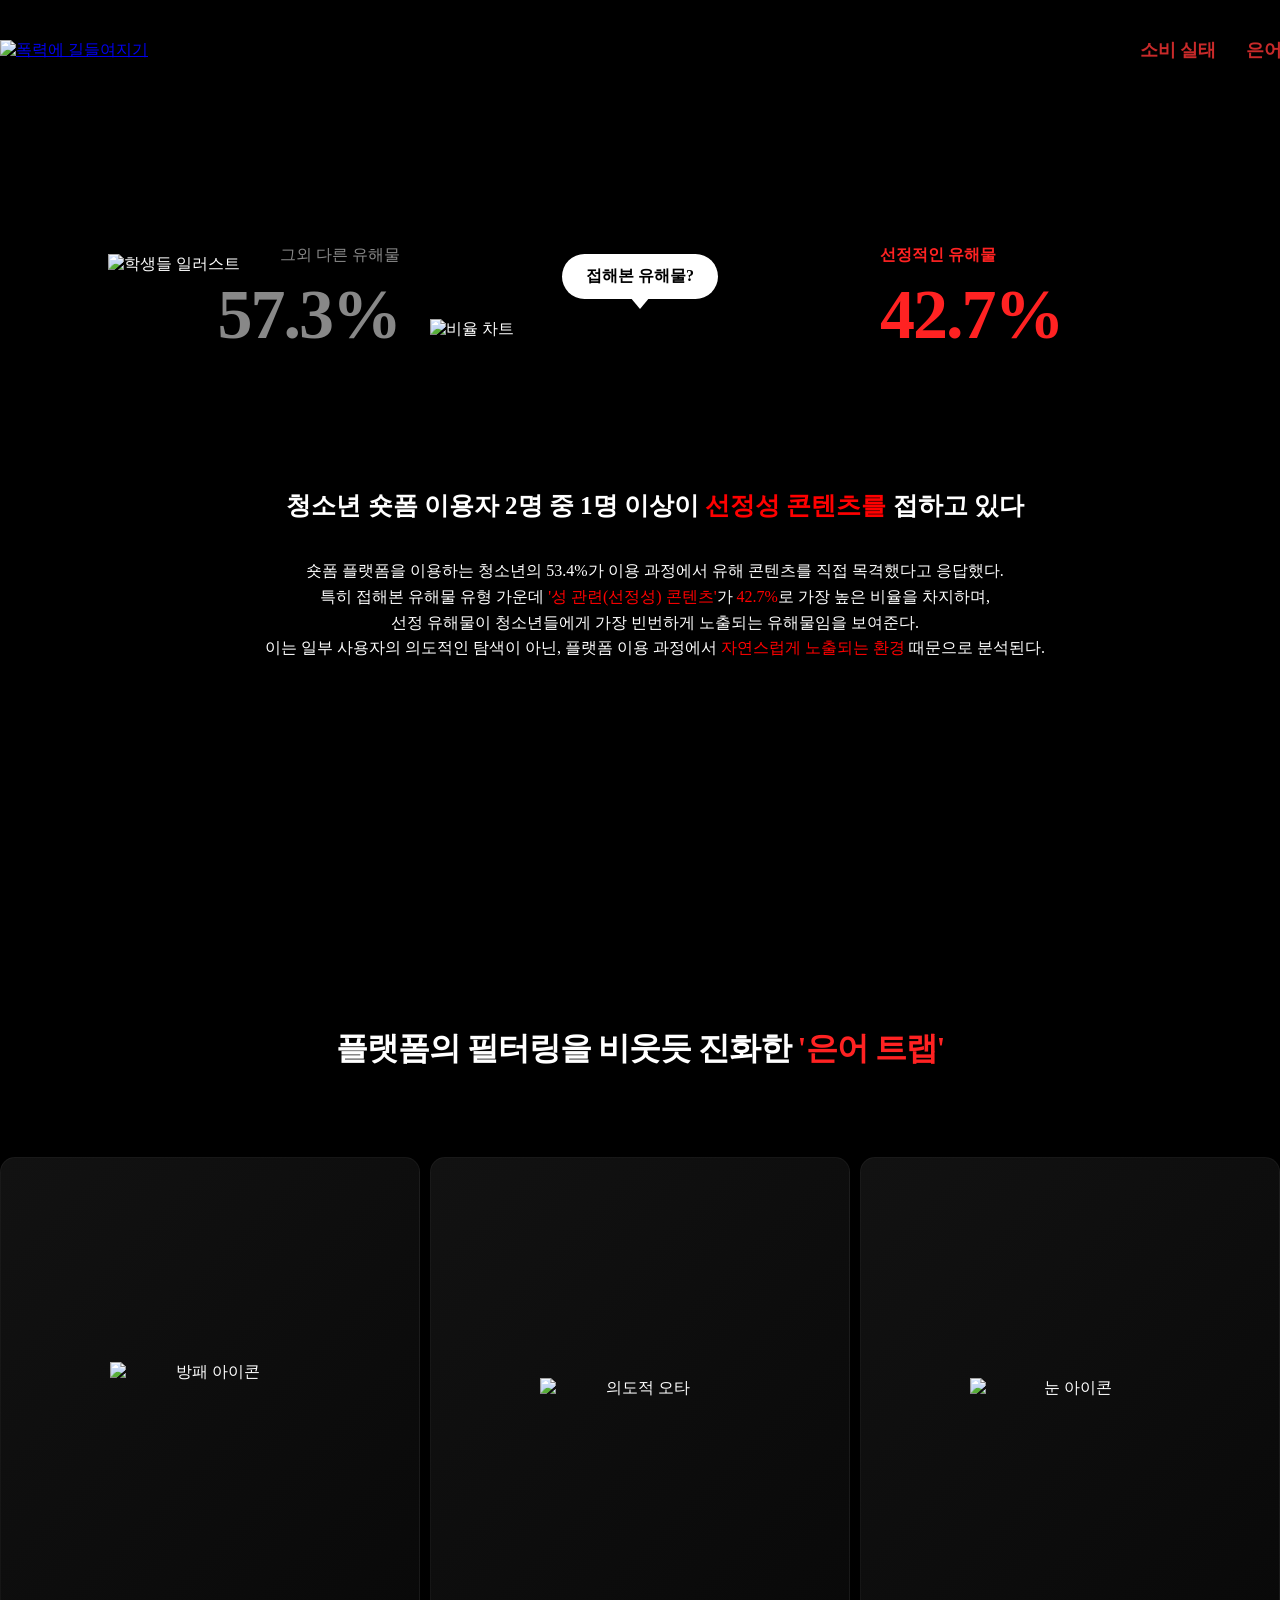
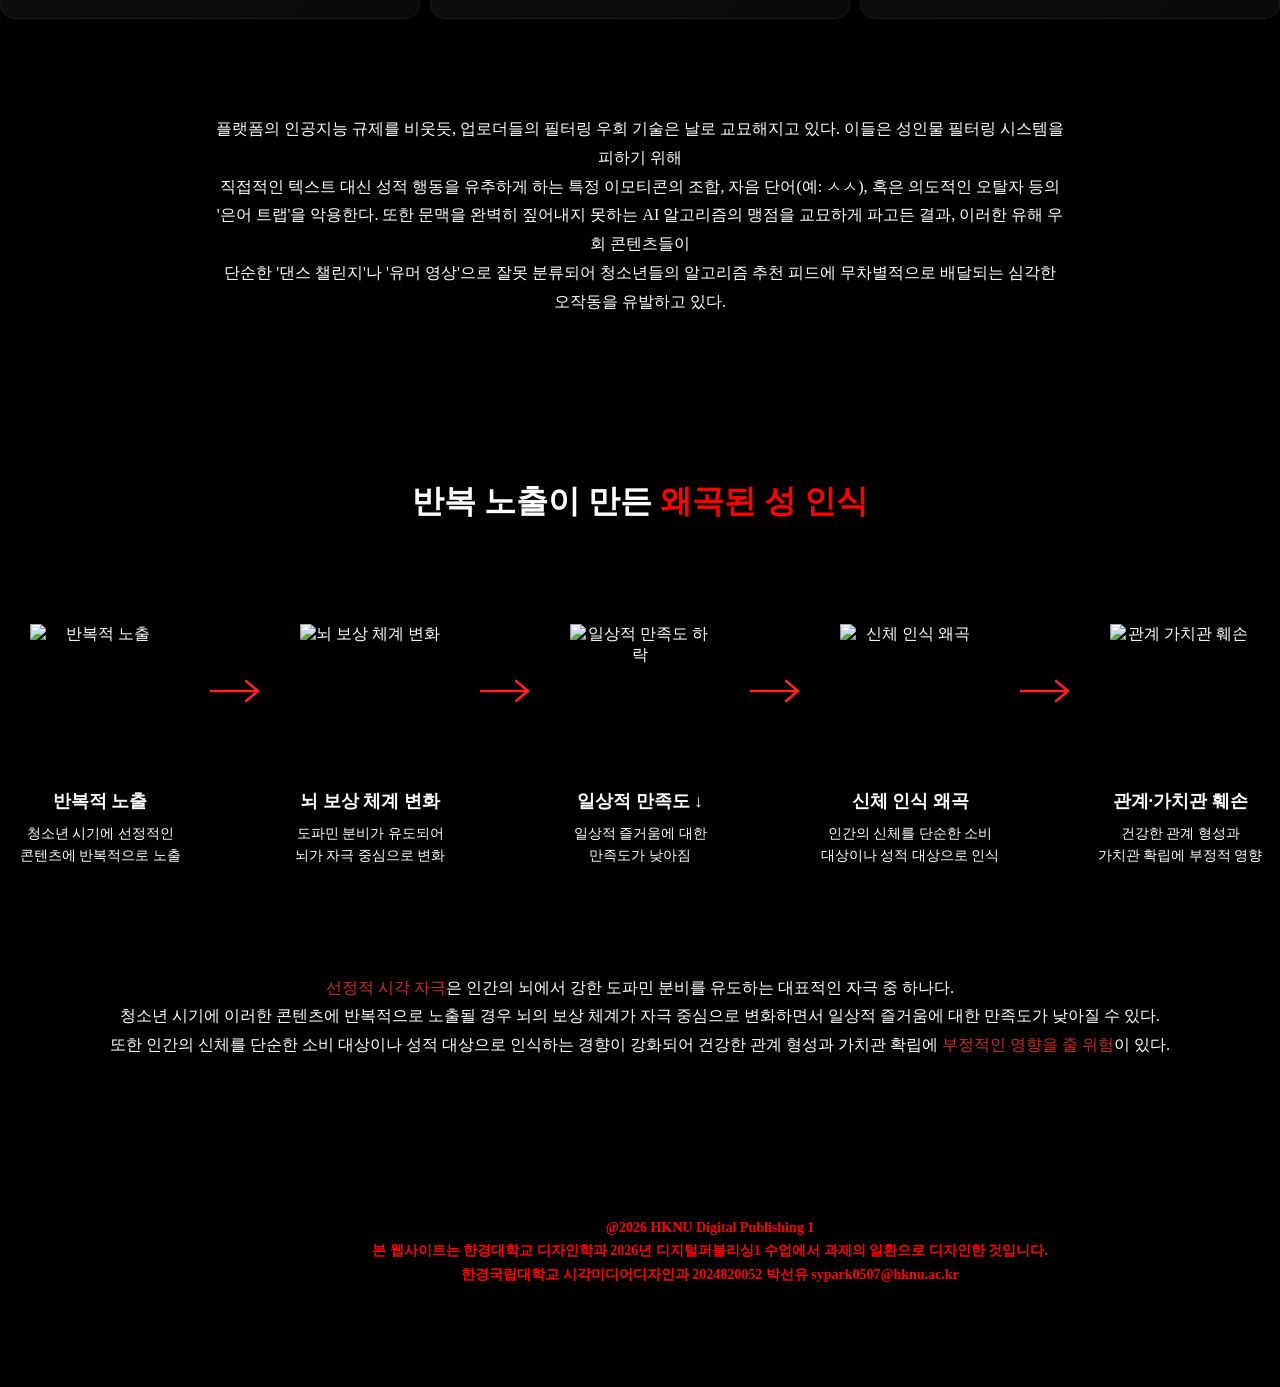
==== sexual.html @ 701d1d29 "Add files via upload" ====
<!DOCTYPE html>
<html lang="en">

<head>
    <meta charset="UTF-8">
    <meta name="viewport" content="width=device-width, initial-scale=1.0, maximum-scale=1.0">
    <title>선정 유해물</title>
    <meta name="description" content="청소년 미디어 폭력 노출 실태">
    <meta name="theme-color" content="#000000">
    <link rel="stylesheet" href="myStyle.css">
    <script src="myScript.js" defer></script>
    <link rel="shortcut icon" href="eyeFav.png" type="image/x-icon">
</head>

<body>
    <header>
        <div class="logo">
            <a href="main.html">
                <img src="img/logotype.png" alt="폭력에 길들여지기">
            </a>
        </div>
        <nav>
            <ul class="gnb">
                <li><a href="#consumption2">소비 실태</a></li>
                <li><a href="#slangTrap">은어트랩</a></li>
                <li><a href="#distortion">인식왜곡</a></li>
            </ul>
        </nav>
    </header>
    <section id="consumption2">
        <div class="algo-container">
            <div class="algo-content">

                <div class="chart-area">
                    <div class="stat-left">
                        <p>그외 다른 유해물</p>
                        <h2>57.3%</h2>
                    </div>

                    <div class="chart-center">
                        <div class="speech-bubble">접해본 유해물?</div>
                        <img src="img/18Graph.png" alt="비율 차트" class="donut-img">
                    </div>

                    <div class="stat-right">
                        <p class="blink">선정적인 유해물</p>
                        <h2 class="blink">42.7%</h2>
                    </div>
                </div>

                <div class="students-area">
                    <img src="img/studentVio2.png" alt="학생들 일러스트" class="students-img">
                </div>

                <div class="slang-text">
                    <h3>청소년 숏폼 이용자 2명 중 1명 이상이 <span class="highlight">선정성 콘텐츠를</span> 접하고 있다</h3>
                    <p>숏폼 플랫폼을 이용하는 청소년의 53.4%가 이용 과정에서 유해 콘텐츠를 직접 목격했다고 응답했다.
                    <br>특히 접해본 유해물 유형 가운데 <span class="highlight">'성 관련(선정성) 콘텐츠'</span>가 <span
                            class="highlight">42.7%</span>로 가장 높은 비율을 차지하며,
                        <br>선정 유해물이 청소년들에게 가장 빈번하게 노출되는 유해물임을 보여준다.
                    <br>
                    이는 일부 사용자의 의도적인 탐색이 아닌, 플랫폼 이용 과정에서 <span class="highlight">자연스럽게 노출되는 환경</span> 때문으로 분석된다.</p>
                </div>

            </div>
        </div>
    </section>

    <section id="slangTrap">

        <div class="trap-container">

            <div class="trap-content">

                <div class="trap-title">
                    <h2>플랫폼의 필터링을 비웃듯 진화한 <span class="highlight">'은어 트랩'</span></h2>
                </div>

                <div class="trap-cards">

                    <div class="trap-card">

                        <img src="img/puzzle.png" alt="방패 아이콘" class="card-icon-img">
                        <h3 class="card-title">의도적 조합 & 자음 단위</h3>
                        <p class="card-desc"><span class="highlight">성인물'을 'ㅅㅇㅁ'이나 '성O1물'로 바꾸는 등</span> 시각적으로 변형된 은어는
                            사람의 눈에만 원래 뜻으로 읽힐 뿐, 텍스트의 표면적 형태만 인식하는 AI 필터링 감시망을 쉽게 피한다</p>
                        </p>
                    </div>

                    <div class="trap-card">

                        <img src="img/cardicon2.png" alt="의도적 오타" class="card-icon-img">
                        <h3 class="card-title">의도적 오탈자 활용</h3>
                        <p class="card-desc">성장성 필터 시스템과 일반 게시물을 혼동되어 청소년들의 실제 피드와 검색 결과에 지속적으로 노출되는 문제가 발생한다</p>
                    </div>

                    <div class="trap-card">
                        <img src="img/eyeScan.png" alt="눈 아이콘" class="card-icon-img">
                        <h3 class="card-title">지속적 노출의 문제</h3>
                        <p class="card-desc">지속적 필터 우회 표현은 일반 피드와 검색 결과에 지속적으로 노출되어 청소년에게 부정적인 영향을 끼친다</p>
                    </div>

                </div>

                <div class="trap-bottom-text">
                    <p>플랫폼의 인공지능 규제를 비웃듯, 업로더들의 필터링 우회 기술은 날로 교묘해지고 있다. 이들은 성인물 필터링 시스템을 피하기 위해 <br>직접적인 텍스트 대신 성적 행동을 유추하게
                        하는 특정 이모티콘의 조합, 자음 단어(예: ㅅㅅ), 혹은 의도적인 오탈자 등의 '은어 트랩'을 악용한다.

                        또한 문맥을 완벽히 짚어내지 못하는 AI 알고리즘의 맹점을 교묘하게 파고든 결과, 이러한 유해 우회 콘텐츠들이 <br>단순한 '댄스 챌린지'나 '유머 영상'으로 잘못 분류되어
                        청소년들의 알고리즘 추천 피드에 무차별적으로 배달되는 심각한 오작동을 유발하고 있다.</p>
                </div>



            </div>
        </div>
    </section>

    <section id="distortion">
        <div class="dis-container">
            <div class="distortion-content">


                <div class="distortion-header">
                    <h2>반복 노출이 만든 <span class="highlight">왜곡된 성 인식</span></h2>

                </div>


                <div class="distortion-flow">

                    <!-- 1단계 -->
                    <div class="flow-step">
                        <img src="img/monitor.png" alt="반복적 노출" class="step-icon">
                        <h3>반복적 노출</h3>
                        <p>청소년 시기에 선정적인<br>콘텐츠에 반복적으로 노출</p>
                    </div>


                    <div class="flow-arrow">
                        <svg viewBox="0 0 50 24" fill="none" xmlns="http://www.w3.org/2000/svg">
                            <path d="M0 12H46M36 2L48 12L36 22" stroke="#ff2222" stroke-width="2.5"
                                stroke-linecap="round" stroke-linejoin="round" />
                        </svg>
                    </div>


                    <div class="flow-step">
                        <img src="img/dopamin.png" alt="뇌 보상 체계 변화" class="step-icon">
                        <h3>뇌 보상 체계 변화</h3>
                        <p>도파민 분비가 유도되어<br>뇌가 자극 중심으로 변화</p>
                    </div>


                    <div class="flow-arrow">
                        <svg viewBox="0 0 50 24" fill="none" xmlns="http://www.w3.org/2000/svg">
                            <path d="M0 12H46M36 2L48 12L36 22" stroke="#ff2222" stroke-width="2.5"
                                stroke-linecap="round" stroke-linejoin="round" />
                        </svg>
                    </div>


                    <div class="flow-step">
                        <img src="img/downgraph.png" alt="일상적 만족도 하락" class="step-icon">
                        <h3>일상적 만족도 ↓</h3>
                        <p>일상적 즐거움에 대한<br>만족도가 낮아짐</p>
                    </div>


                    <div class="flow-arrow">
                        <svg viewBox="0 0 50 24" fill="none" xmlns="http://www.w3.org/2000/svg">
                            <path d="M0 12H46M36 2L48 12L36 22" stroke="#ff2222" stroke-width="2.5"
                                stroke-linecap="round" stroke-linejoin="round" />
                        </svg>
                    </div>


                    <div class="flow-step">
                        <img src="img/distort.png" alt="신체 인식 왜곡" class="step-icon">
                        <h3>신체 인식 왜곡</h3>
                        <p>인간의 신체를 단순한 소비<br>대상이나 성적 대상으로 인식</p>
                    </div>


                    <div class="flow-arrow">
                        <svg viewBox="0 0 50 24" fill="none" xmlns="http://www.w3.org/2000/svg">
                            <path d="M0 12H46M36 2L48 12L36 22" stroke="#ff2222" stroke-width="2.5"
                                stroke-linecap="round" stroke-linejoin="round" />
                        </svg>
                    </div>


                    <div class="flow-step">
                        <img src="img/weak.png" alt="관계 가치관 훼손" class="step-icon">
                        <h3>관계·가치관 훼손</h3>
                        <p>건강한 관계 형성과<br>가치관 확립에 부정적 영향</p>
                    </div>

                </div>
                <div class="dis-bottom-text">
                    <p><span class="highlight">선정적 시각 자극</span>은 인간의 뇌에서 강한 도파민 분비를 유도하는 대표적인 자극 중 하나다.<br>
                        청소년 시기에 이러한 콘텐츠에 반복적으로 노출될 경우 뇌의 보상 체계가 자극 중심으로 변화하면서 일상적 즐거움에 대한 만족도가 낮아질 수 있다.<br>
                        또한 인간의 신체를 단순한 소비 대상이나 성적 대상으로 인식하는 경향이 강화되어 건강한 관계 형성과 가치관 확립에 <span class="highlight"> 부정적인
                            영향을 줄 위험</span>이 있다.</p>
                </div>

            </div>
        </div>
    </section>




    <footer id="footer">
        <div class="footer-content">
            <p>@2026 HKNU Digital Publishing 1</p>
            <p>본 웹사이트는 한경대학교 디자인학과 2026년 디지털퍼블리싱1 수업에서 과제의 일환으로 디자인한 것입니다.</p>
            <p>한경국립대학교 시각미디어디자인과 2024820052 박선유 sypark0507@hknu.ac.kr</p>
        </div>
    </footer>

</body>

</html>
---- myStyle.css ----
@import url('https://fonts.googleapis.com/css2?family=Noto+Sans+KR:wght@300;500;700&display=swap');

html {
    scroll-behavior: smooth;
}

body {
    background-color: #000000;
    margin: 0;
    padding: 0;
}

#mainContainer {
    width: 1420px;
    height: 980px;
    margin: 0 auto;
    background-image: url('img/main2.png');
    background-size: cover;
    background-position: center;
    position: relative;

    display: grid;
    grid-template-columns: repeat(12, 1fr);
    gap: 10px;
    align-content: start;
}


header {
    position: sticky;
    top: 0;
    
    z-index: 9999;
    width: 1420px;
    height: 100px;
    margin: 0 auto;
    display: grid;
    grid-template-columns: repeat(12, 1fr);
    gap: 10px;
    align-items: center;
    background-color: #000;
}


header .logo {
    grid-column: 1 / 4;
}

header nav {
    grid-column: 10 / 13;
}

header .gnb {
    display: flex;
    justify-content: flex-end;
    gap: 30px;
    list-style: none;
    margin: 0;
    padding: 0;
}


header .gnb a {
    text-decoration: none;
    color: #c92a2a;
    font-weight: 800;
    font-size: 18px;
}




main {
    grid-column: 5 / 9;
    margin-top: 120px;
    justify-content: center;
    position: relative;
    z-index: 10;
    display: flex;
    pointer-events: none;
}

.warning-box {
    width: 100%;
    text-align: center;
    margin-top: 70px
}

.warning-box h2 {
    color: #ffffff;
    font-size: 16px;
    font-weight: 600;
}

.warning-box p {
    color: #ffffff;
    line-height: 1.6;
    font-size: 11px;
    font-weight: 600;
}


.button-group {
    position: absolute;
    top: 0;
    left: 0;
    width: 100%;
    height: 980px;
    display: grid;
    grid-template-columns: repeat(12, 1fr);
    z-index: 20;
    pointer-events: none
}

.btn {
    display: block;
    height: 100%;
    cursor: pointer;
}


.btn::before,
.btn::after {
    content: '';
    position: absolute;
    top: 0;
    left: 0;
    width: 100%;
    height: 100%;

    background-size: cover;
    background-position: center top;
    background-repeat: no-repeat;

    opacity: 0;
    transition: opacity 0.4s ease;
    
    pointer-events: none;
}
  


.btn::before {
    z-index: 4;
}

.btn::after {
    z-index: 5;
}


.button-group .btn:nth-child(1) {
    grid-column: 1 / 6;
    pointer-events: auto;
}


.button-group .btn:nth-child(1)::before {
    background-image: url('img/leftEye.png');
}

.button-group .btn:nth-child(1)::after {
    background-image: url('img/leftHand.png');
}



.button-group .btn:nth-child(2) {
    grid-column: 8 / 13;
    pointer-events: auto;
}


.button-group .btn:nth-child(2)::before {
    background-image: url('img/rightEye.png');
}

.button-group .btn:nth-child(2)::after {
    background-image: url('img/rightHand.png');
}


.button-group .btn:nth-child(1):hover::before,
.button-group .btn:nth-child(1):hover::after,
header:has(.gnb li:nth-child(1):hover)+#mainContainer .btn:nth-child(1)::before,
header:has(.gnb li:nth-child(1):hover)+#mainContainer .btn:nth-child(1)::after {
    opacity: 1;
}


.button-group .btn:nth-child(2):hover::before,
.button-group .btn:nth-child(2):hover::after,
header:has(.gnb li:nth-child(2):hover)+#mainContainer .btn:nth-child(2)::before,
header:has(.gnb li:nth-child(2):hover)+#mainContainer .btn:nth-child(2)::after {
    opacity: 1;
}


#footer {
    width: 1420px;
    padding: 50px 0;
    margin: 50px auto;
    text-align: center;
    
}

#footer p {
    padding: 3px 0;
    
    margin: 0;
    color: #ff0000;
    
    font-size: 14px;
    font-weight: 600;
}

@keyframes blink-effect {
    50% {
        opacity: 0;
    }
}

.blink {
    animation: blink-effect 1s step-end infinite;
}

section {
    scroll-margin-top: 60px;
    min-height: 80vh;
    display: flex;
    justify-content: center;
    align-items: center;
}

#consumption .back img {
    opacity: 0.1;
}


#consumption {
    width: 100%;
    background-color: #000;
    color: #fff;
    padding-bottom: 100px;
}


.consum-container {
    position: relative;
    width: 1420px;
    margin: 0 auto;
}


.consum-bg-image {
    position: absolute;
    top: 0;
    left: 0;
    width: 100%;
    height: 100%;
    object-fit: cover;
    z-index: 1;
    opacity: 0.3;
}


.consum-content {
    position: relative;
    z-index: 10;
    width: 100%;
    padding-top: 90px;
    display: grid;
    grid-template-columns: repeat(12, 1fr);
    gap: 10px;
    row-gap: 40px;
}


.consum-content .intro-text {
    grid-column: 4 / 10;
    grid-row: 1;
}

.consum-content .info-cards {
    grid-column: 3 / 11;
    grid-row: 2;
    display: flex;
    justify-content: space-between;
    gap: 20px;
}

.consum-content .graph-area {
    grid-column: 2 / 12;
    grid-row: 3;


}


.consum-content .graph-wrapper {
    position: relative;
    width: 100%;
}


.consum-content .graph-bg {
    width: 100%;
    display: block;
}


.consum-content .graph-bars {
    position: absolute;
    bottom: 0;
    left: 0;
    width: 100%;

    
    clip-path: inset(0 100% 0 0);
    
    animation: wipeRight 2s ease-out forwards;
}

/* 막대가 자라나는 애니메이션 키프레임 */
@keyframes wipeRight {
    0% {
        clip-path: inset(0 100% 0 0);
        
    }

    100% {
        clip-path: inset(0 0 0 0);
        
    }
}


.consum-content .intro-text h2 {
    font-size: 26px;
    font-weight: 700;
    margin-bottom: 20px;
    letter-spacing: -1px;
    text-align: center;
}

.consum-content .intro-text .highlight {
    color: #c92a2a;
}

.consum-content .intro-text p {
    font-size: 16px;
    line-height: 1.6;
    color: #cccccc;
    font-weight: 300;
    text-align: center;
}

.consum-content .card {
    background-color: rgba(25, 25, 25, 0.85);
    border-radius: 15px;
    padding: 40px 20px;
    flex: 1;
    display: flex;
    flex-direction: column;
    align-items: center;
    text-align: center;
}

.consum-content .card-icon {
    width: 80px;
    margin-bottom: 25px;
}

.consum-content .card h3 {
    font-size: 18px;
    margin-bottom: 3px;
    font-weight: 500;
}

.consum-content .card p {
    font-size: 14px;
    line-height: 1.6;
    color: #aaaaaa;
    font-weight: 300;
}

.consum-content .graph-area h3 {
    font-size: 16px;
    margin-bottom: 3px;
    font-weight: 700;
    text-align: left;
}

.consum-content .graph-img {
    width: 100%;
    display: block;
}

.algo-container {
    width: 1420px;
    margin: 0 auto;
    position: relative;
}

#algorithm {

    background-color: #000;
    color: #fff;
    padding: 150px 0;

}


.algo-content {
    display: grid;
    grid-template-columns: repeat(12, 1fr);
    gap: 10px;
    row-gap: 60px;
    width: 100%;
    display: grid;
    grid-template-columns: repeat(12, 1fr);
    gap: 10px;
    row-gap: 40px;
}


.chart-area {
    grid-column: 1 / 13;
    display: grid;
   
    grid-template-columns: repeat(12, 1fr);
    gap: 10px;
    align-items: center;
}

.stat-left {
    grid-column: 3 / 5;
    text-align: right;
    padding-right: 20px;
}


.chart-center {
    grid-column: 5 / 9;
    display: flex;
    flex-direction: column;
    align-items: center;
    position: relative;
}

.stat-right {
    grid-column: 9 / 11;
    text-align: left;
    padding-left: 20px;
    margin: 0;

}

.stat-left p {
    color: #888888;
    font-size: 16px;
    font-weight: 500;
    margin-bottom: 0px;
}

.stat-left h2 {
    color: #888888;
    font-size: 70px;
    font-weight: 700;
    letter-spacing: -2px;
    margin-top: 0;
    margin-bottom: 0;
    line-height: 1.4;
}

.stat-right p {
    color: #ff2222;
    font-size: 16px;
    font-weight: 700;
    margin-bottom: 0px;
}

.stat-right h2 {
    color: #ff2222;
    font-size: 70px;
    font-weight: 700;
    letter-spacing: -2px;
    margin-top: 0;
    margin-bottom: 0;
    line-height: 1.4;
}


.donut-img {
    width: 100%;
    display: block;
}



.speech-bubble {
    background-color: #ffffff;
    color: #000000;
    padding: 12px 24px;
    border-radius: 30px;
    font-weight: 700;
    font-size: 16px;
    position: relative;
    margin-bottom: 20px;

}


.speech-bubble::after {
    content: '';
    position: absolute;
    bottom: -10px;
    left: 50%;
    transform: translateX(-50%);
    border-width: 12px 10px 0;
    border-style: solid;
    border-color: #ffffff transparent transparent transparent;
}


.students-area {
    grid-column: 2 / 12;

    display: flex;
    justify-content: center;


    position: relative;
    z-index: 10;
    margin-top: -150px;

}

.students-img {
    width: 100%;
    display: block;
}


.algo-text {
    grid-column: 3 / 11;
    text-align: center;
    margin-top: 20px;
    margin-bottom: 100px;
}

.algo-text h3 {
    font-size: 26px;
    font-weight: 700;
    margin-bottom: 30px;
    color: #ffffff;
}

.algo-text p {
    font-size: 16px;
    line-height: 1.4;
    color: #ffffff;
    font-weight: 300;
}

.algo-text .highlight {
    color: #ff2222;

}

.algo-text .sub-text {
    font-size: 14px;
    color: #ffffff;
}


#result {
    width: 100%;
    background-color: #000;
    color: #fff;
    padding: 0 0;

}


.result-container {
    position: relative;
    width: 1420px;
    margin: 0 auto;
}

.result-bg-image {
    position: absolute;
    top: 0;
    left: 0;
    width: 100%;
    height: 100%;
    object-fit: cover;
    z-index: 1;
    opacity: 0.3;
}


.result-content {
    position: relative;
    z-index: 10;
    width: 100%;
    display: grid;
    grid-template-columns: repeat(12, 1fr);
    gap: 10px;
    row-gap: 40px;
}



.result-title {
    grid-column: 5/ 9;
    text-align: center;
}

.result-title h2 {
    font-size: 32px;
    font-weight: 700;
    letter-spacing: -1px;
}

.result-title .highlight {
    color: #c92a2a;
}


.result-cards {
    grid-column: 1 / 13;
    display: grid;
    grid-template-columns: repeat(12, 1fr);
    gap: 10px;

}


.result-cards>div:nth-child(1) {
    grid-column: 1 / 4;
}

.result-cards>div:nth-child(2) {
    grid-column: 5 / 8;
}

.result-cards>div:nth-child(3) {
    grid-column: 9 / 12;
}


.result-card {
    background: rgb(15, 15, 15);
    border: 1px solid rgba(255, 255, 255, 0.05);
    border-radius: 15px;
    padding: 40px 30px;
    display: flex;
    flex-direction: column;
    align-items: center;
    justify-content: center;
    text-align: center;
    height: 350px;
    transition: box-shadow 0.4s ease, border 0.4s ease;
    cursor: pointer;
}

.result-card.active {
    box-shadow: 0 15px 30px rgba(238, 18, 18, 0.15);
    border: 1px solid rgba(238, 18, 18, 0.4);
}


.result-card .card-icon-img {
    width: 200px;
    object-fit: contain;
    margin-bottom: 0;
    transition: all 0.4s cubic-bezier(0.25, 1, 0.5, 1);
}


.result-card.active .card-icon-img {
    width: 150px;
    margin-bottom: 15px;
}


.result-card .card-title,
.result-card .card-desc,
.result-card .card-percent {
    opacity: 0;
    max-height: 0;
    overflow: hidden;
    margin: 0;
    transform: translateY(20px);
    transition: all 0.4s cubic-bezier(0.25, 1, 0.5, 1);
    word-break: keep-all;
}


.result-card .card-title {
    font-size: 19px;
    font-weight: 700;
    line-height: 1.4;
    color: #ffffff;
}

.result-card .card-percent {
    color: #ee1212;
    font-size: 30pt;
    font-weight: 700;
}

.result-card .card-desc {
    font-size: 15px;
    line-height: 1.6;
    color: #aaaaaa;
    font-weight: 300;
}


.result-card.active .card-title,
.result-card.active .card-desc,
.result-card.active .card-percent {
    opacity: 1;
    max-height: 200px;
    transform: translateY(0);
}

.result-card.active .card-title {
    margin-bottom: 5px;
}

.result-card.active .card-percent {
    margin-bottom: 10px;
}


.result-bottom-text {
    grid-column: 3 / 11;
    text-align: center;
    margin-top: 20px;
}

.result-bottom-text p {
    font-size: 16px;
    line-height: 1.8;
    color: #ffffff;
    font-weight: 300;
    margin-bottom: 0px;
}

.result-bottom-text p:last-child {
    margin-bottom: 0;
}

.result-bottom-text .highlight {
    color: #c92a2a;
    font-weight: 500;
}


#consumption2 {
    width: 100%;
    background-color: #000;
    color: #fff;
    padding-bottom: 100px;

}

.slang-text {
    grid-column: 3 / 11;
    display: grid;
    gap: 10px;
    margin-top: 20px;
    text-align: center;
}


.slang-text h3 {
    grid-column: 4 / 10;
    font-size: 25px;
    font-weight: 700;
    margin-bottom: 10px;
    color: #ffffff;

}


.slang-text p {
    grid-column: 3 / 11;
    font-size: 16px;
    line-height: 1.6;
    color: #ffffff;
    font-weight: 300;
    margin-bottom: 30px;


}





.slang-text .highlight {
    color: #ff0000;
}

.slang-text .sub-text {
    font-size: 14px;
    color: #ffffff;
}

#slangTrap {
    width: 100%;
    background-color: #000;
    color: #fff;
    padding: 80px 0;
}


.trap-container {
    position: relative;
    width: 1420px;
    margin: 0 auto;
}

.trap-bg-image {
    position: absolute;
    top: 0;
    left: 0;
    width: 100%;
    height: 100%;
    object-fit: cover;
    z-index: 1;
    opacity: 0.3;
}

.trap-bottom-text {
    grid-column: 3 / 11;
    text-align: center;
    margin-top: 20px;
}

.trap-bottom-text p {
    font-size: 16px;
    line-height: 1.8;
    color: #ffffff;
    font-weight: 300;
    margin-bottom: 0px;
}

.trap-bottom-text p:last-child {
    margin-bottom: 0;
}

.trap-bottom-text .highlight {
    color: #c92a2a;
    font-weight: 500;
}


.trap-content {
    position: relative;
    z-index: 10;
    width: 100%;
    display: grid;
    grid-template-columns: repeat(12, 1fr);
    gap: 10px;
    row-gap: 60px;
}


.trap-title {
    grid-column: 4 / 10;
    text-align: center;
}

.trap-title h2 {
    font-size: 32px;
    font-weight: 700;
    letter-spacing: -1px;
}

.trap-title .highlight {
    color: #ff2222;
}


.trap-cards {
    grid-column: 1 / 13;
    display: grid;
    grid-template-columns: repeat(12, 1fr);
    gap: 10px;
}

.trap-cards>div:nth-child(1) {
    grid-column: 1 / 5;
}

.trap-cards>div:nth-child(2) {
    grid-column: 5 / 9;
}

.trap-cards>div:nth-child(3) {
    grid-column: 9 / 13;
}

.trap-card {
    background: linear-gradient(135deg, rgba(20, 20, 20, 0.9), rgba(10, 10, 10, 0.9));
    border: 1px solid rgba(255, 255, 255, 0.05);
    border-radius: 15px;
    padding: 40px 30px;
    display: flex;
    flex-direction: column;
    align-items: center;
    justify-content: center;
    text-align: center;
    height: 380px;
    transition: box-shadow 0.4s ease, border 0.4s ease;
}




.card-icon-img {
    width: 200px;
    object-fit: contain;
    margin-bottom: 0;
    transition: all 0.4s cubic-bezier(0.25, 1, 0.5, 1);
}


.card-title,
.card-desc {
    opacity: 0;
    max-height: 0;
    overflow: hidden;
    margin: 0;
    transform: translateY(20px);
    transition: all 0.4s cubic-bezier(0.25, 1, 0.5, 1);
    word-break: keep-all;
}

.card-title {
    font-size: 20px;
    font-weight: 700;
    line-height: 1.4;
    color: #ffffff;
}

.card-desc {
    font-size: 15px;
    line-height: 1.6;
    color: #ffffff;
    font-weight: 300;
}

.trap-card {
    cursor: pointer;
}


.trap-card.active {
    box-shadow: 0 15px 30px rgba(255, 34, 34, 0.15);
    border: 1px solid rgba(255, 34, 34, 0.4);
}


.trap-card.active .card-icon-img {
    width: 90px;
    margin-bottom: 20px;
}


.trap-card.active .card-title,
.trap-card.active .card-desc {
    opacity: 1;
    max-height: 200px;
    transform: translateY(0);
}

.trap-card.active .card-title {
    margin-bottom: 15px;
}

.dis-container {
    position: relative;
    width: 1420px;
    margin: 0 auto;
}


#distortion {
    width: 100%;
    background-color: #000;
    color: #fff;
    padding: 0 0;
}


.distortion-content {
    display: grid;
    grid-template-columns: repeat(12, 1fr);
    gap: 10px;
}

.distortion-header {
    grid-column: 1 / 13;
    text-align: center;
    margin-bottom: 60px;
}

.distortion-header h2 {
    font-size: 32px;
    font-weight: 700;
    margin-bottom: 30px;
    word-break: keep-all;
}


.distortion-header .highlight {
    color: #ff0000;
}



.distortion-flow {
    grid-column: 1 / 13;
    display: flex;
    justify-content: space-between;
    align-items: flex-start;
    width: 100%;
}


.flow-step {
    display: flex;
    flex-direction: column;
    align-items: center;
    text-align: center;
    width: 200px;
}


.step-icon {
    width: 140px;
    height: 140px;
    object-fit: contain;
    margin-bottom: 25px;
}

.flow-step h3 {
    font-size: 18px;
    font-weight: 700;
    color: #ffffff;
    margin: 0 0 10px 0;
    word-break: keep-all;
}

.flow-step p {
    font-size: 14px;
    line-height: 1.6;
    color: #ffffff;
    font-weight: 300;
    margin: 0;
    word-break: keep-all;
}


.flow-arrow {
    width: 50px;
    margin-top: 55px;
    flex-shrink: 0;
}


@keyframes reels-scroll {

    0% {
        opacity: 0.3;
    }

    15% {
        opacity: 0.35;
    }


    18% {
        opacity: 0.45;
    }

    25% {
        opacity: 0.3;
    }

    35% {
        opacity: 0.35;
    }


    38% {
        opacity: 0.5;
    }

    45% {
        opacity: 0.45;
    }

    55% {
        opacity: 0.5;
    }


    58% {
        opacity: 0.35;
    }

    62% {
        opacity: 0.45;
    }

    65% {
        opacity: 0.25;
    }


    70% {
        opacity: 0.3;
    }

    85% {
        opacity: 0.35;
    }


    95% {
        opacity: 0.4;
    }

    100% {
        opacity: 0.3;
    }
}

.dis-bottom-text {
    grid-column: 2 / 12;
    text-align: center;
    margin-top: 80px;
}

.dis-bottom-text p {
    font-size: 16px;
    line-height: 1.8;
    color: #ffffff;
    font-weight: 300;
    margin-bottom: 0px;
}

.dis-bottom-text p:last-child {
    margin-bottom: 0;
}

.dis-bottom-text .highlight {
    color: #c92a2a;
    font-weight: 500;
}


#mainContainer::before {
    content: '';
    position: absolute;
    top: 0;
    left: 0;
    width: 100%;
    height: 100%;

    background-image: url('img/phoneLight2.png');
    background-size: cover;
    background-position: center;

    pointer-events: none;
    z-index: 99999;


    animation: reels-scroll 4s infinite;


    mix-blend-mode: screen;
}
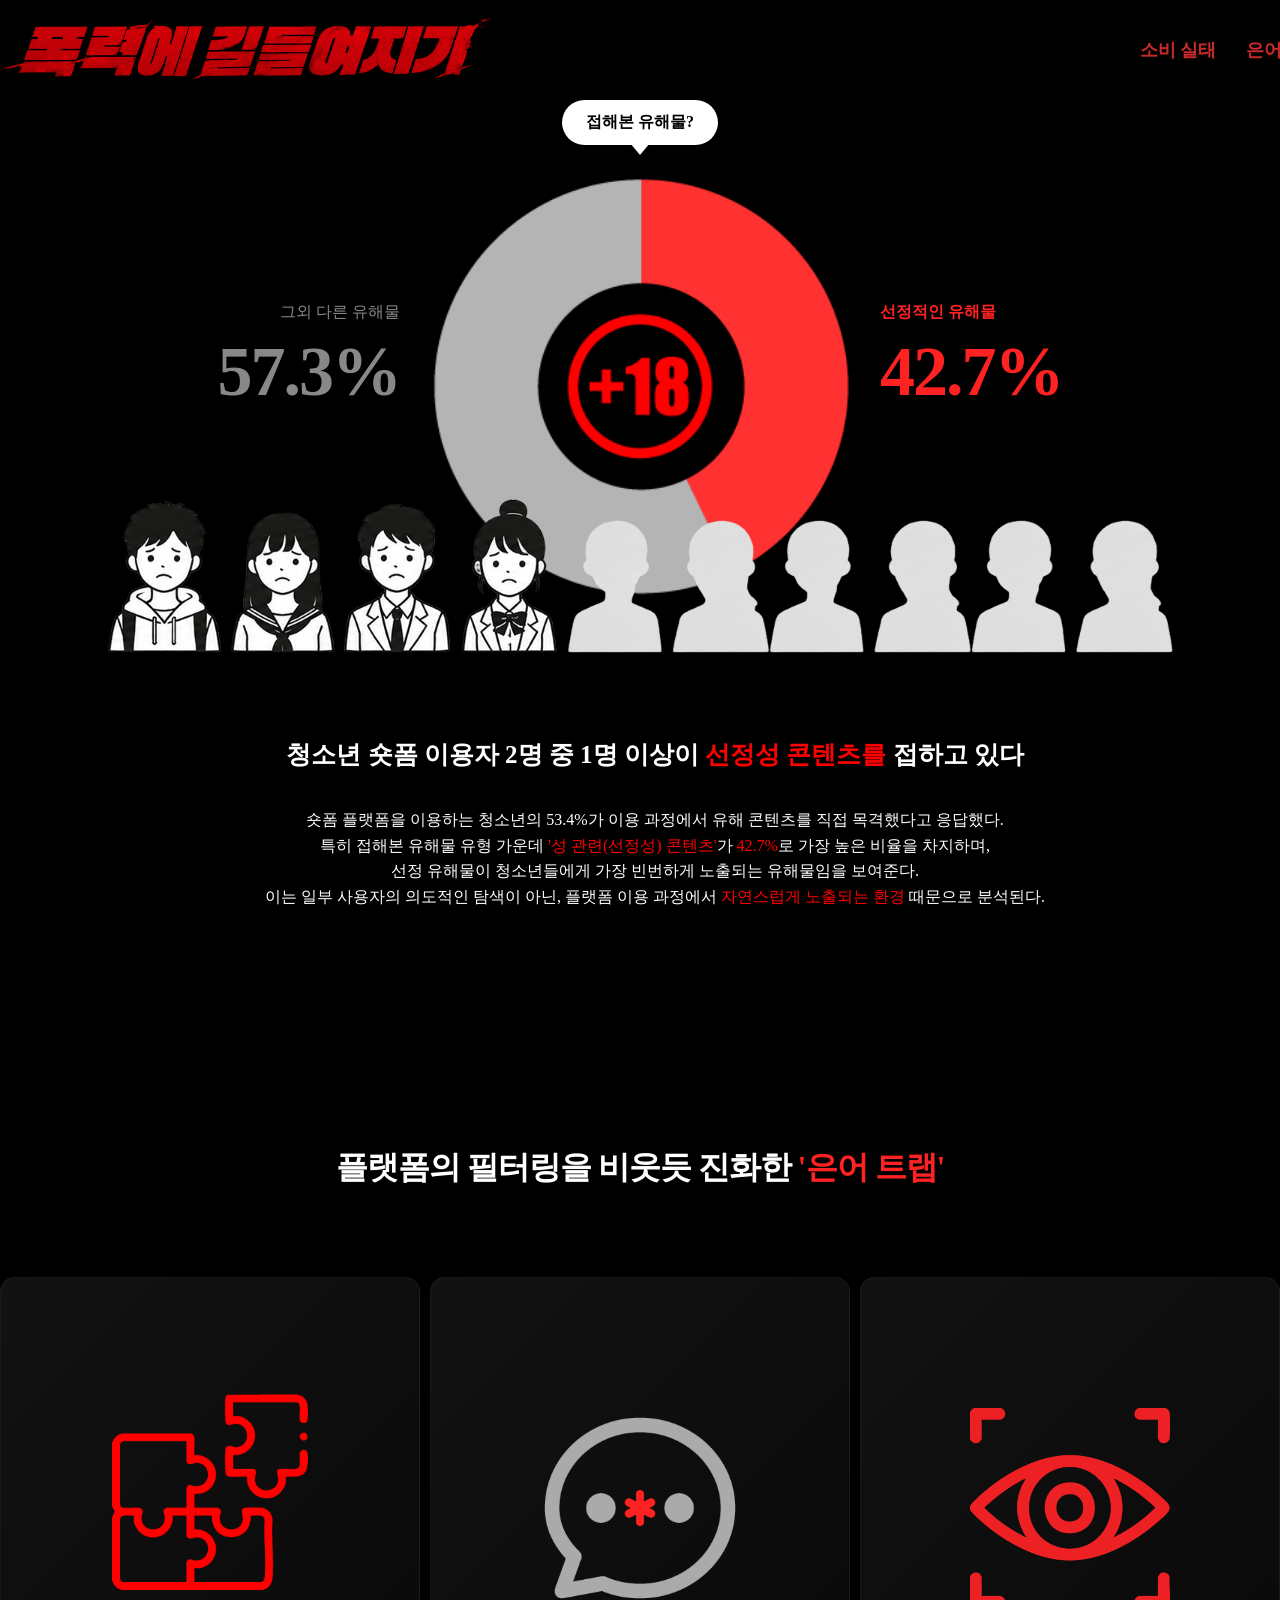
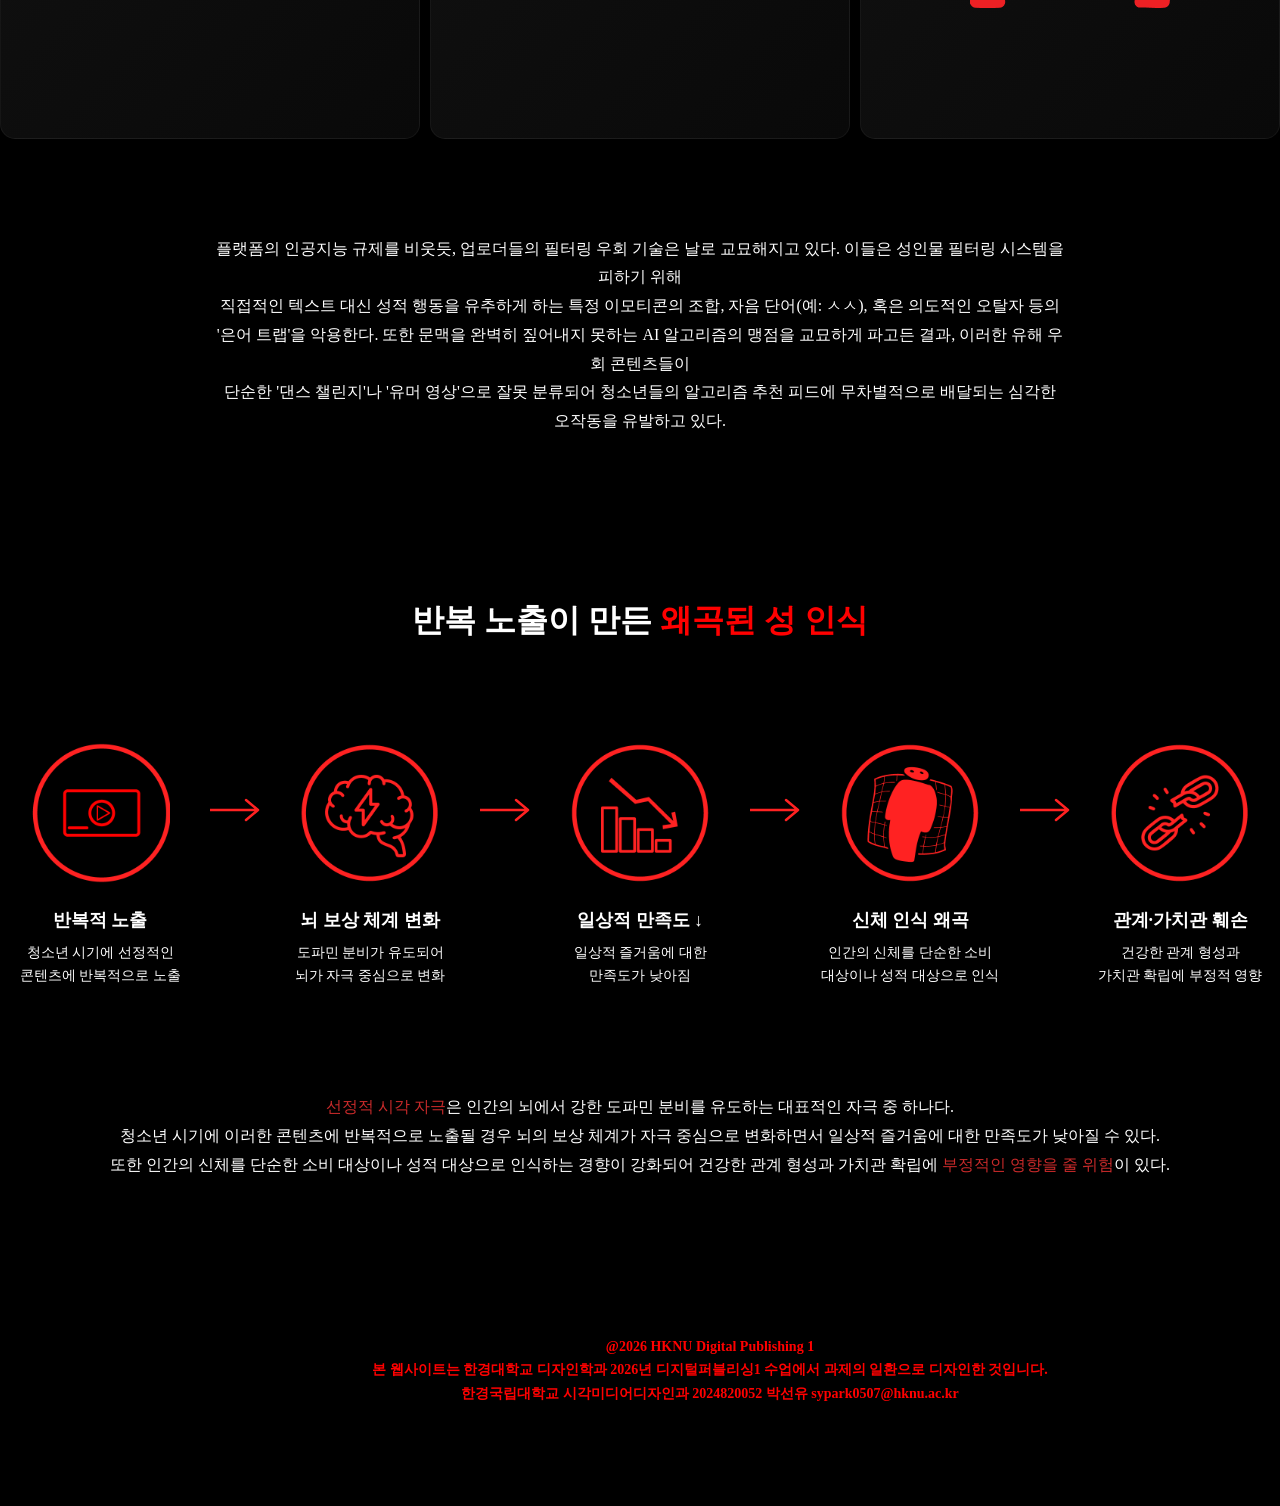
==== commit 644738ff: "Add files via upload" ====
--- a/sexual.html
+++ b/sexual.html
@@ -15,7 +15,7 @@
 <body>
     <header>
         <div class="logo">
-            <a href="main.html">
+            <a href="index.html">
                 <img src="img/logotype.png" alt="폭력에 길들여지기">
             </a>
         </div>
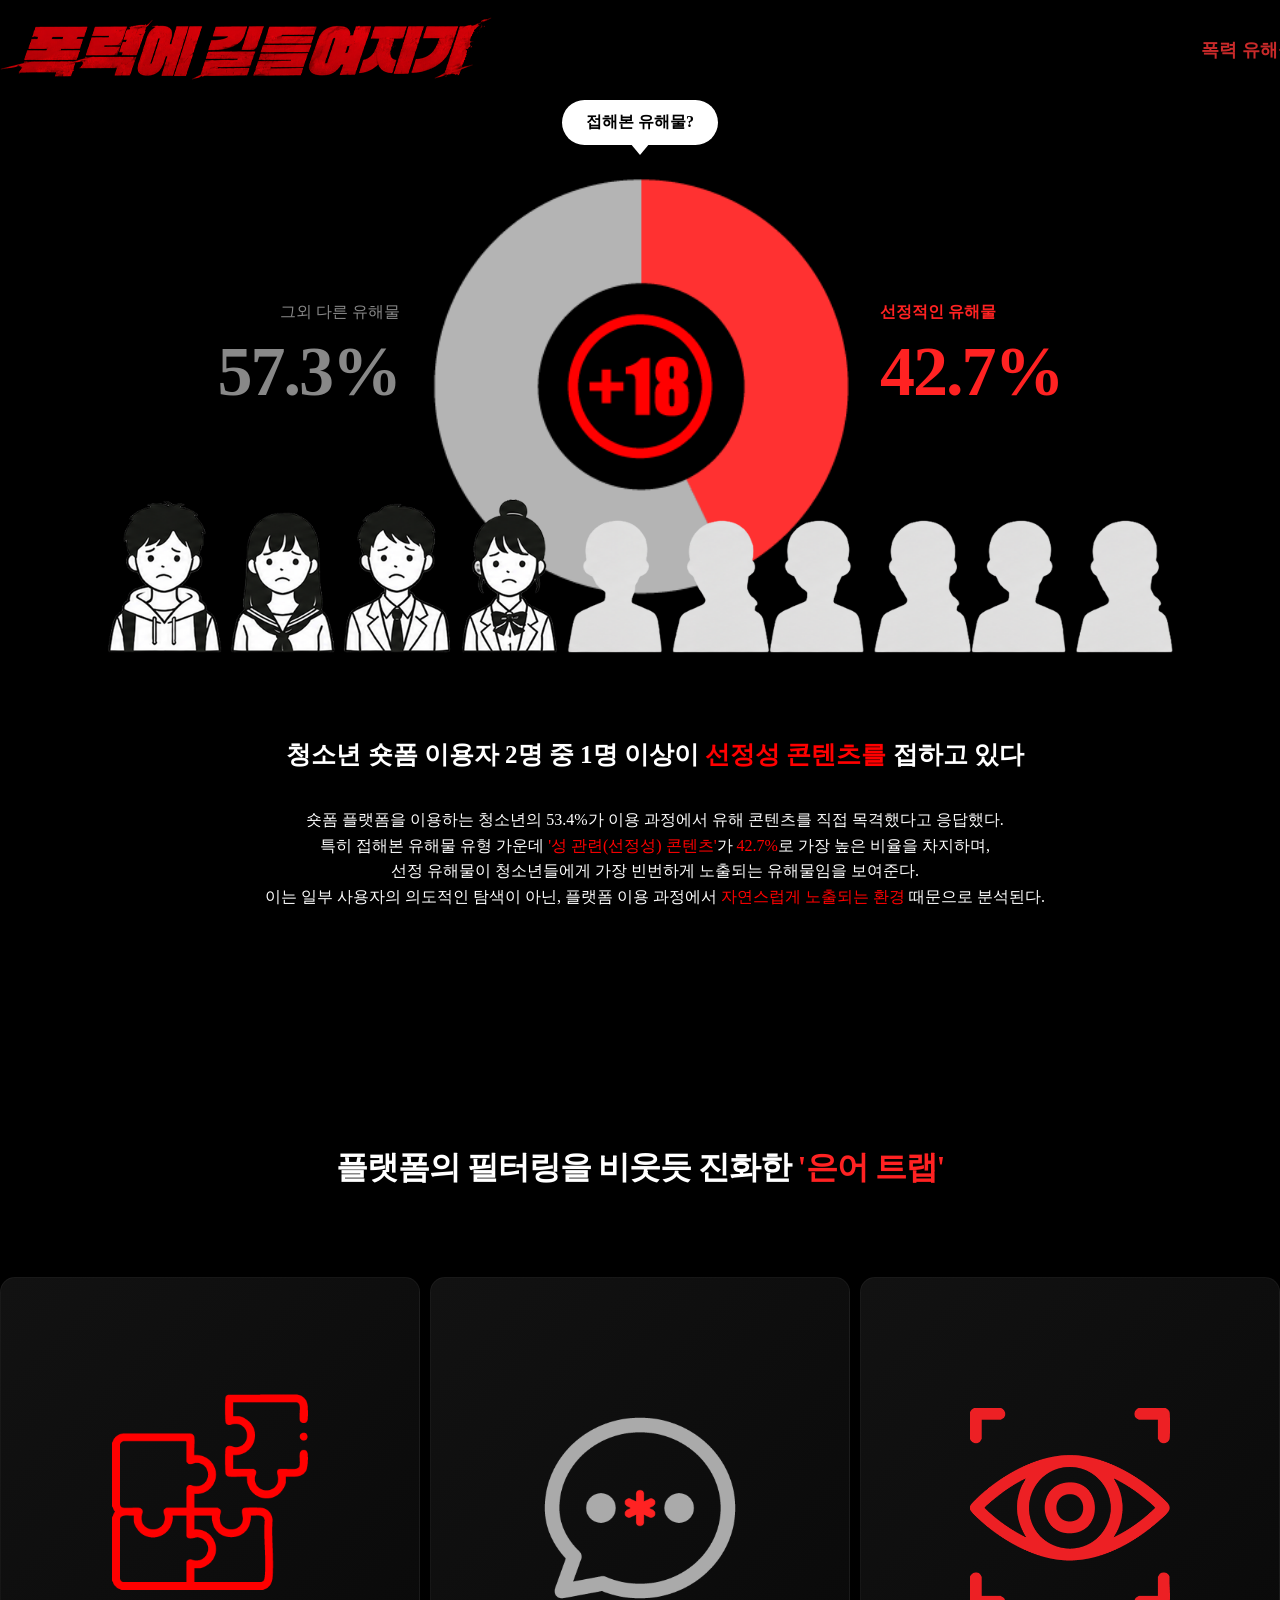
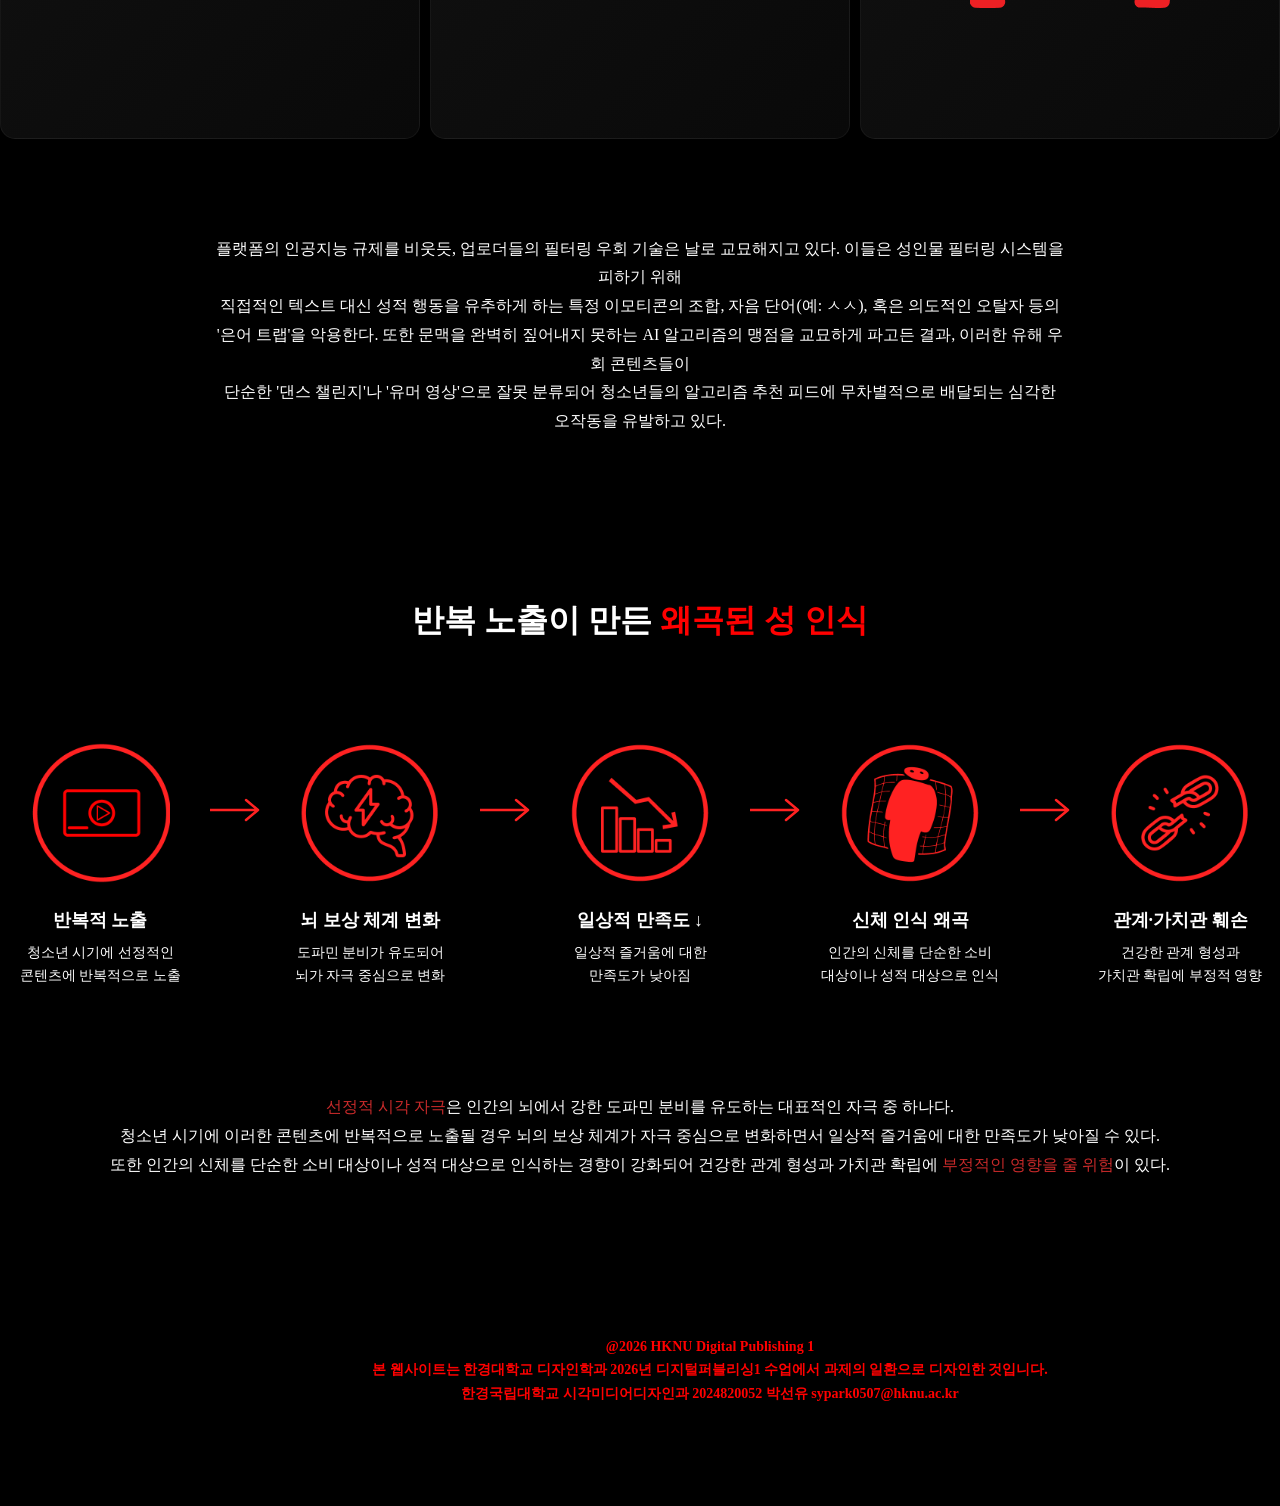
==== commit f2c4651b: "Add files via upload" ====
--- a/sexual.html
+++ b/sexual.html
@@ -21,10 +21,10 @@
         </div>
         <nav>
             <ul class="gnb">
-                <li><a href="#consumption2">소비 실태</a></li>
-                <li><a href="#slangTrap">은어트랩</a></li>
-                <li><a href="#distortion">인식왜곡</a></li>
+                <li><a href="violence.html">폭력 유해물</a></li>
+                <li><a href="sexual.html">선정 유해물</a></li>
             </ul>
+
         </nav>
     </header>
     <section id="consumption2">
@@ -55,11 +55,12 @@
                 <div class="slang-text">
                     <h3>청소년 숏폼 이용자 2명 중 1명 이상이 <span class="highlight">선정성 콘텐츠를</span> 접하고 있다</h3>
                     <p>숏폼 플랫폼을 이용하는 청소년의 53.4%가 이용 과정에서 유해 콘텐츠를 직접 목격했다고 응답했다.
-                    <br>특히 접해본 유해물 유형 가운데 <span class="highlight">'성 관련(선정성) 콘텐츠'</span>가 <span
+                        <br>특히 접해본 유해물 유형 가운데 <span class="highlight">'성 관련(선정성) 콘텐츠'</span>가 <span
                             class="highlight">42.7%</span>로 가장 높은 비율을 차지하며,
                         <br>선정 유해물이 청소년들에게 가장 빈번하게 노출되는 유해물임을 보여준다.
-                    <br>
-                    이는 일부 사용자의 의도적인 탐색이 아닌, 플랫폼 이용 과정에서 <span class="highlight">자연스럽게 노출되는 환경</span> 때문으로 분석된다.</p>
+                        <br>
+                        이는 일부 사용자의 의도적인 탐색이 아닌, 플랫폼 이용 과정에서 <span class="highlight">자연스럽게 노출되는 환경</span> 때문으로 분석된다.
+                    </p>
                 </div>
 
             </div>
@@ -103,10 +104,12 @@
                 </div>
 
                 <div class="trap-bottom-text">
-                    <p>플랫폼의 인공지능 규제를 비웃듯, 업로더들의 필터링 우회 기술은 날로 교묘해지고 있다. 이들은 성인물 필터링 시스템을 피하기 위해 <br>직접적인 텍스트 대신 성적 행동을 유추하게
+                    <p>플랫폼의 인공지능 규제를 비웃듯, 업로더들의 필터링 우회 기술은 날로 교묘해지고 있다. 이들은 성인물 필터링 시스템을 피하기 위해 <br>직접적인 텍스트 대신 성적 행동을
+                        유추하게
                         하는 특정 이모티콘의 조합, 자음 단어(예: ㅅㅅ), 혹은 의도적인 오탈자 등의 '은어 트랩'을 악용한다.
 
-                        또한 문맥을 완벽히 짚어내지 못하는 AI 알고리즘의 맹점을 교묘하게 파고든 결과, 이러한 유해 우회 콘텐츠들이 <br>단순한 '댄스 챌린지'나 '유머 영상'으로 잘못 분류되어
+                        또한 문맥을 완벽히 짚어내지 못하는 AI 알고리즘의 맹점을 교묘하게 파고든 결과, 이러한 유해 우회 콘텐츠들이 <br>단순한 '댄스 챌린지'나 '유머 영상'으로 잘못
+                        분류되어
                         청소년들의 알고리즘 추천 피드에 무차별적으로 배달되는 심각한 오작동을 유발하고 있다.</p>
                 </div>
 
